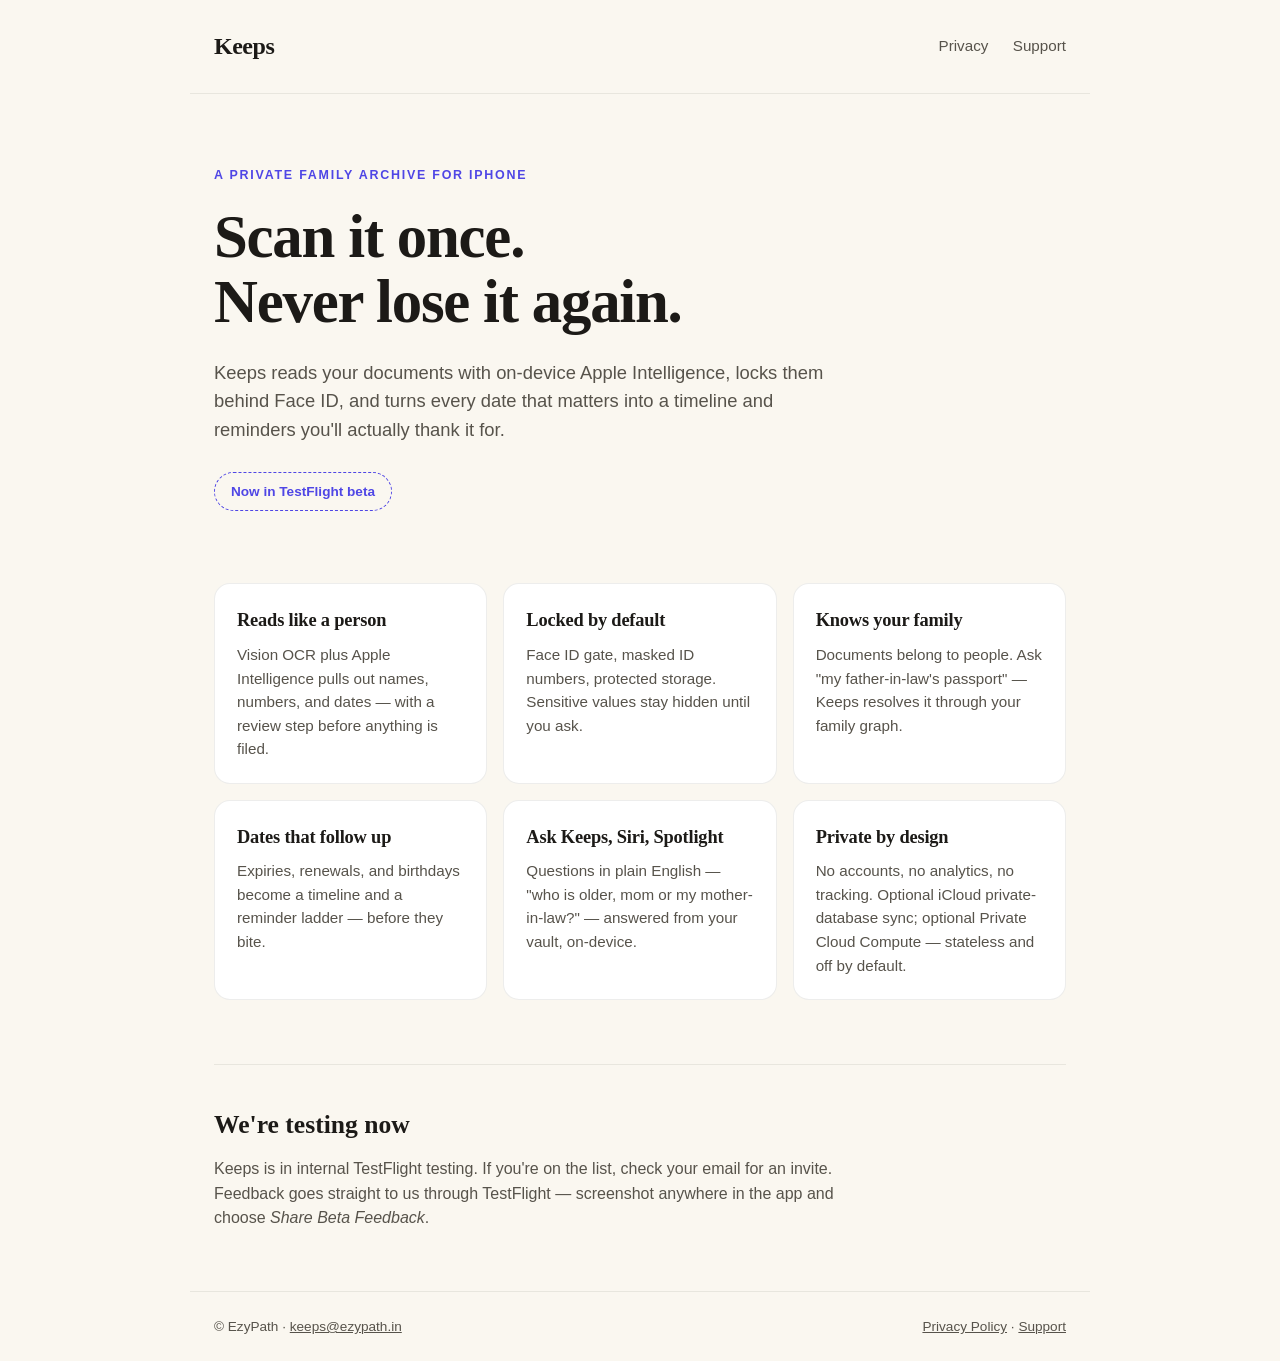
==== index.html @ 7e76ecc1 "Initial commit: Keeps landing page Generated with [Devin](https://devin.ai)  Co-Authored-By: Devin <" ====
<!DOCTYPE html>
<html lang="en">
<head>
<meta charset="UTF-8" />
<meta name="viewport" content="width=device-width, initial-scale=1.0" />
<title>Keeps — Family Vault</title>
<meta name="description" content="Scan a document once. Keeps reads it, locks it behind Face ID, finds it from anywhere, and turns its dates into reminders — all on your iPhone." />
<link rel="stylesheet" href="style.css" />
</head>
<body>
<header>
  <span class="wordmark">Keeps</span>
  <nav>
    <a href="/privacy.html">Privacy</a>
    <a href="/support.html">Support</a>
  </nav>
</header>

<main>
  <section class="hero">
    <p class="eyebrow">A private family archive for iPhone</p>
    <h1>Scan it once.<br />Never lose it again.</h1>
    <p class="lede">
      Keeps reads your documents with on-device Apple Intelligence, locks them
      behind Face&nbsp;ID, and turns every date that matters into a timeline and
      reminders you'll actually thank it for.
    </p>
    <p class="badge">Now in TestFlight beta</p>
  </section>

  <section class="features">
    <div class="card">
      <h2>Reads like a person</h2>
      <p>Vision OCR plus Apple Intelligence pulls out names, numbers, and dates —
      with a review step before anything is filed.</p>
    </div>
    <div class="card">
      <h2>Locked by default</h2>
      <p>Face&nbsp;ID gate, masked ID numbers, protected storage. Sensitive values
      stay hidden until you ask.</p>
    </div>
    <div class="card">
      <h2>Knows your family</h2>
      <p>Documents belong to people. Ask "my father-in-law's passport" — Keeps
      resolves it through your family graph.</p>
    </div>
    <div class="card">
      <h2>Dates that follow up</h2>
      <p>Expiries, renewals, and birthdays become a timeline and a reminder
      ladder — before they bite.</p>
    </div>
    <div class="card">
      <h2>Ask Keeps, Siri, Spotlight</h2>
      <p>Questions in plain English — "who is older, mom or my mother-in-law?" —
      answered from your vault, on-device.</p>
    </div>
    <div class="card">
      <h2>Private by design</h2>
      <p>No accounts, no analytics, no tracking. Optional iCloud private-database
      sync; optional Private Cloud Compute — stateless and off by default.</p>
    </div>
  </section>

  <section class="beta">
    <h2>We're testing now</h2>
    <p>
      Keeps is in internal TestFlight testing. If you're on the list, check your
      email for an invite. Feedback goes straight to us through TestFlight —
      screenshot anywhere in the app and choose <em>Share Beta Feedback</em>.
    </p>
  </section>
</main>

<footer>
  <p>© EzyPath · <a href="mailto:keeps@ezypath.in">keeps@ezypath.in</a></p>
  <p><a href="/privacy.html">Privacy Policy</a> · <a href="/support.html">Support</a></p>
</footer>
</body>
</html>
---- style.css ----
/* Keeps — Paper & Light */
:root {
  --paper: #faf7f0;
  --ink: #1c1a17;
  --ink-soft: #57534b;
  --indigo: #4f46e5;
  --hairline: rgba(28, 26, 23, 0.08);
  --card: #ffffff;
}
* { margin: 0; box-sizing: border-box; }
body {
  background: var(--paper);
  color: var(--ink);
  font-family: -apple-system, "SF Pro Text", "Helvetica Neue", sans-serif;
  line-height: 1.55;
  -webkit-font-smoothing: antialiased;
}
header {
  display: flex; justify-content: space-between; align-items: center;
  max-width: 900px; margin: 0 auto; padding: 28px 24px;
  border-bottom: 1px solid var(--hairline);
}
.wordmark {
  font-family: Georgia, "New York", serif;
  font-size: 1.5rem; font-weight: 700; letter-spacing: -0.02em;
}
nav a { color: var(--ink-soft); text-decoration: none; margin-left: 20px; font-size: 0.95rem; }
nav a:hover { color: var(--ink); }

main { max-width: 900px; margin: 0 auto; padding: 0 24px 60px; }
.hero { padding: 72px 0 56px; }
.eyebrow {
  text-transform: uppercase; letter-spacing: 0.14em; font-size: 0.78rem;
  color: var(--indigo); font-weight: 600; margin-bottom: 18px;
}
h1 {
  font-family: Georgia, "New York", serif;
  font-size: clamp(2.4rem, 6vw, 3.8rem);
  line-height: 1.08; letter-spacing: -0.02em; margin-bottom: 24px;
}
.lede { font-size: 1.15rem; color: var(--ink-soft); max-width: 34em; }
.badge {
  display: inline-block; margin-top: 28px; padding: 8px 16px;
  border: 1px dashed var(--indigo); border-radius: 999px;
  color: var(--indigo); font-size: 0.85rem; font-weight: 600;
}
.features {
  display: grid; grid-template-columns: repeat(auto-fit, minmax(260px, 1fr));
  gap: 16px; margin-top: 16px;
}
.card {
  background: var(--card); border: 1px solid var(--hairline);
  border-radius: 16px; padding: 22px;
}
.card h2 {
  font-family: Georgia, "New York", serif;
  font-size: 1.15rem; margin-bottom: 8px; letter-spacing: -0.01em;
}
.card p { font-size: 0.95rem; color: var(--ink-soft); }
.beta { margin-top: 64px; padding-top: 40px; border-top: 1px solid var(--hairline); }
.beta h2 { font-family: Georgia, "New York", serif; font-size: 1.6rem; margin-bottom: 12px; }
.beta p { color: var(--ink-soft); max-width: 40em; }

/* doc pages (privacy / support) */
.doc { max-width: 44em; margin: 0 auto; padding: 48px 24px 80px; }
.doc h1 { font-size: 2.2rem; margin-bottom: 8px; }
.doc .updated { color: var(--ink-soft); font-size: 0.9rem; margin-bottom: 32px; }
.doc h2 {
  font-family: Georgia, "New York", serif;
  font-size: 1.3rem; margin: 32px 0 10px; letter-spacing: -0.01em;
}
.doc p, .doc li { color: var(--ink-soft); font-size: 0.98rem; }
.doc ul { padding-left: 22px; }
.doc li { margin-bottom: 6px; }
.doc a { color: var(--indigo); }
.doc strong { color: var(--ink); }

footer {
  max-width: 900px; margin: 0 auto; padding: 24px;
  border-top: 1px solid var(--hairline);
  display: flex; justify-content: space-between; flex-wrap: wrap; gap: 8px;
  font-size: 0.85rem; color: var(--ink-soft);
}
footer a { color: var(--ink-soft); }
footer a:hover { color: var(--ink); }
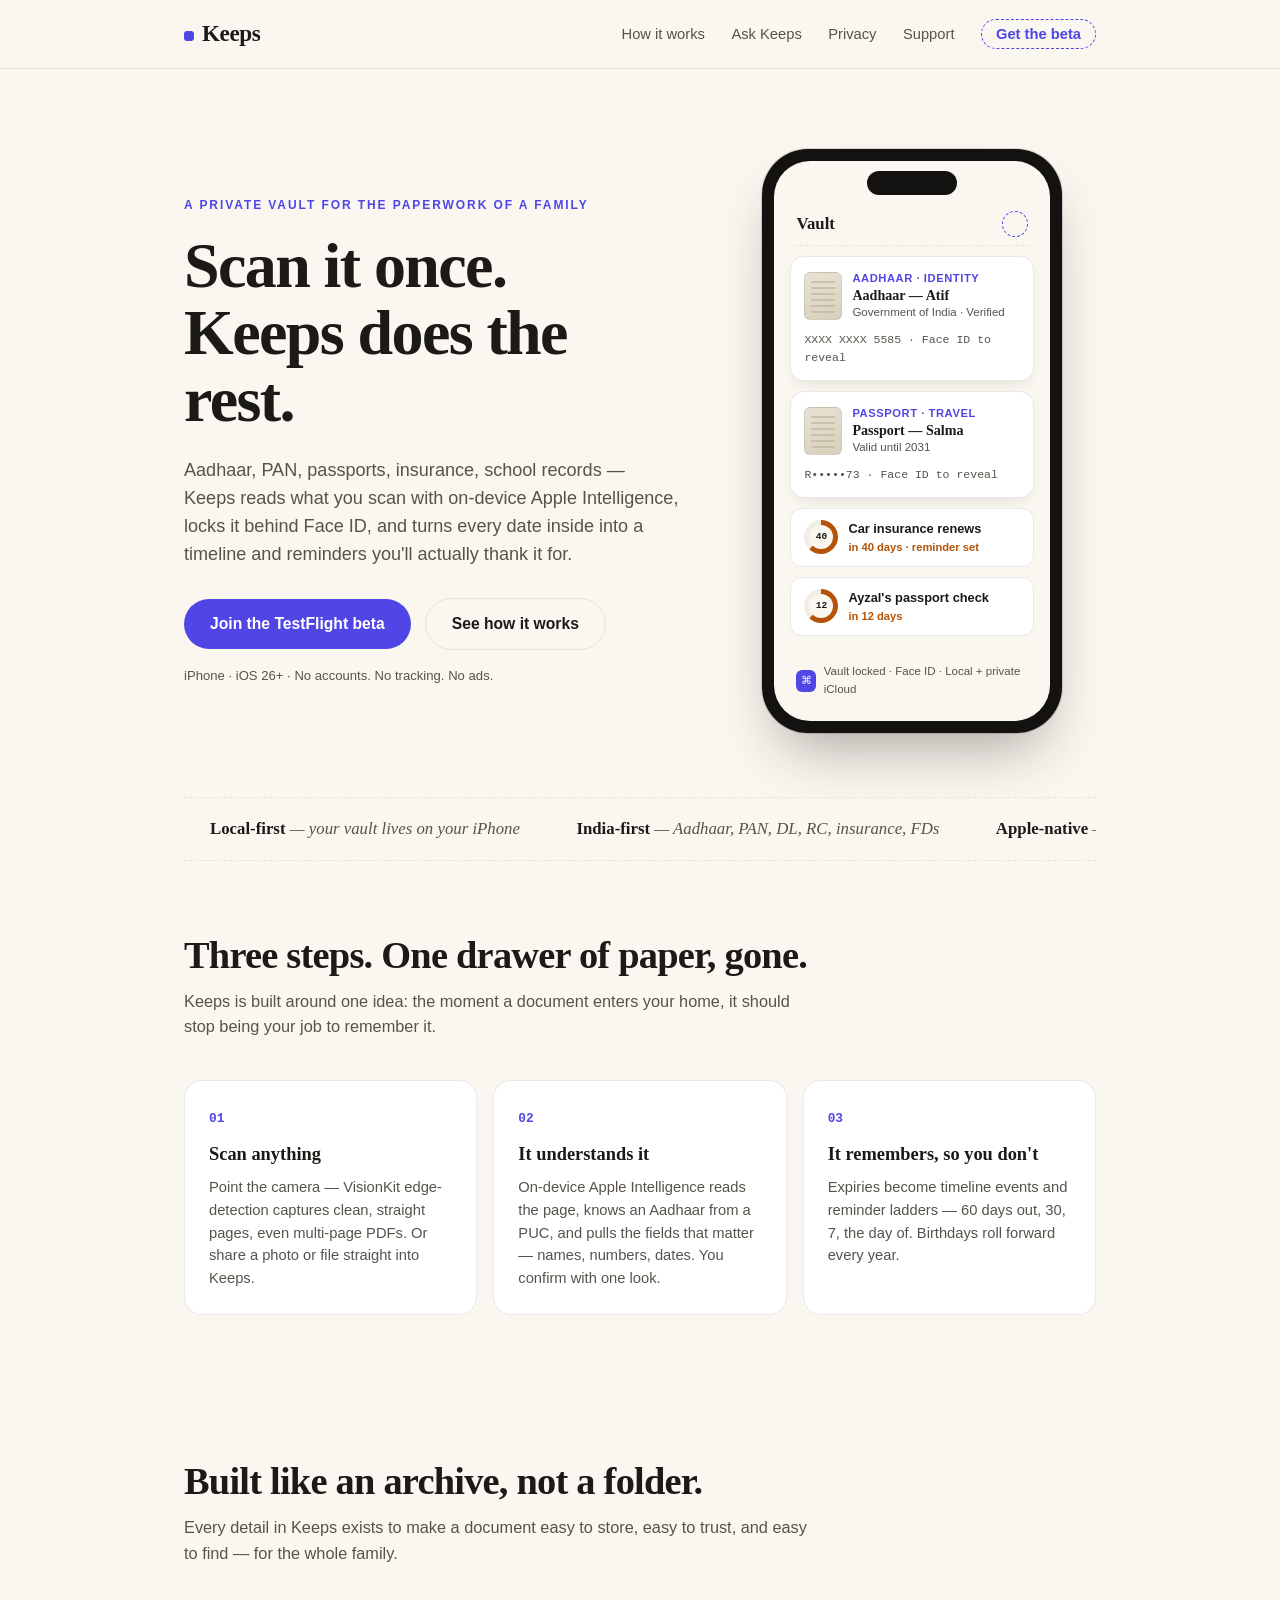
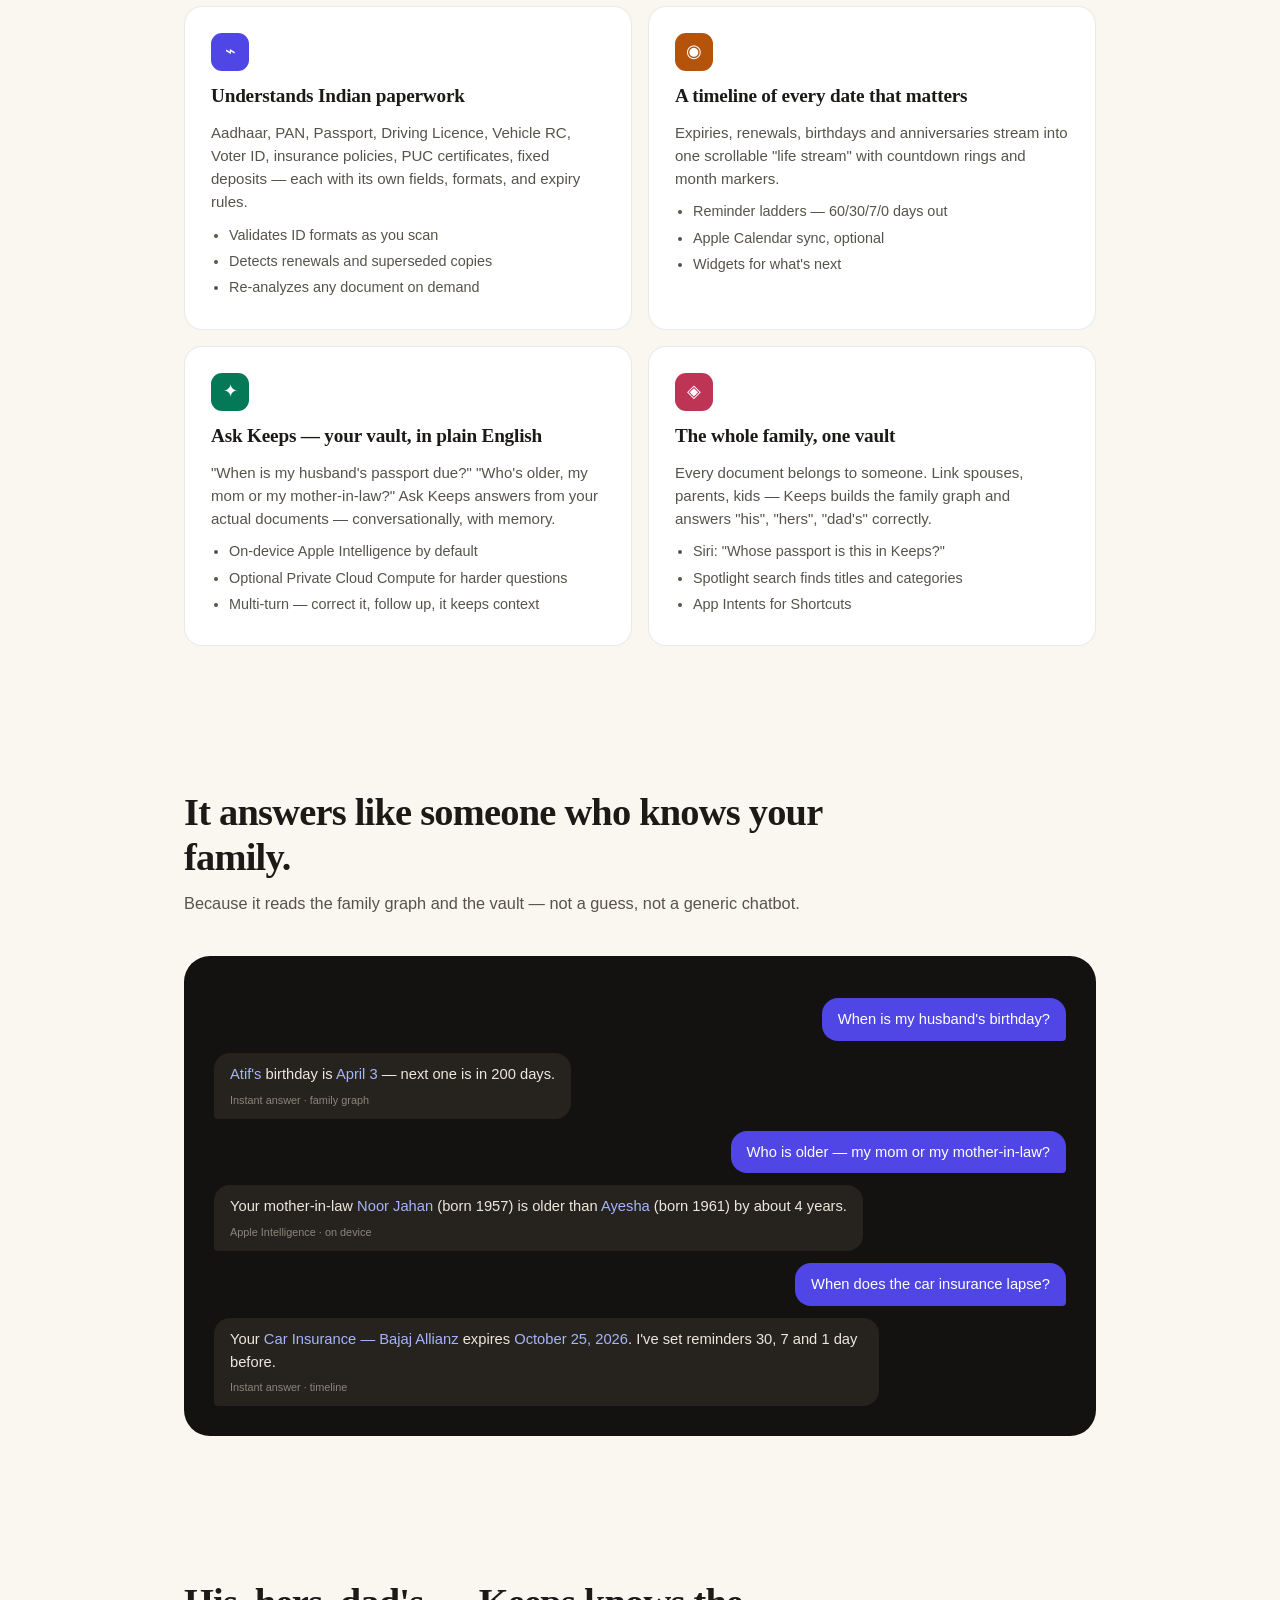
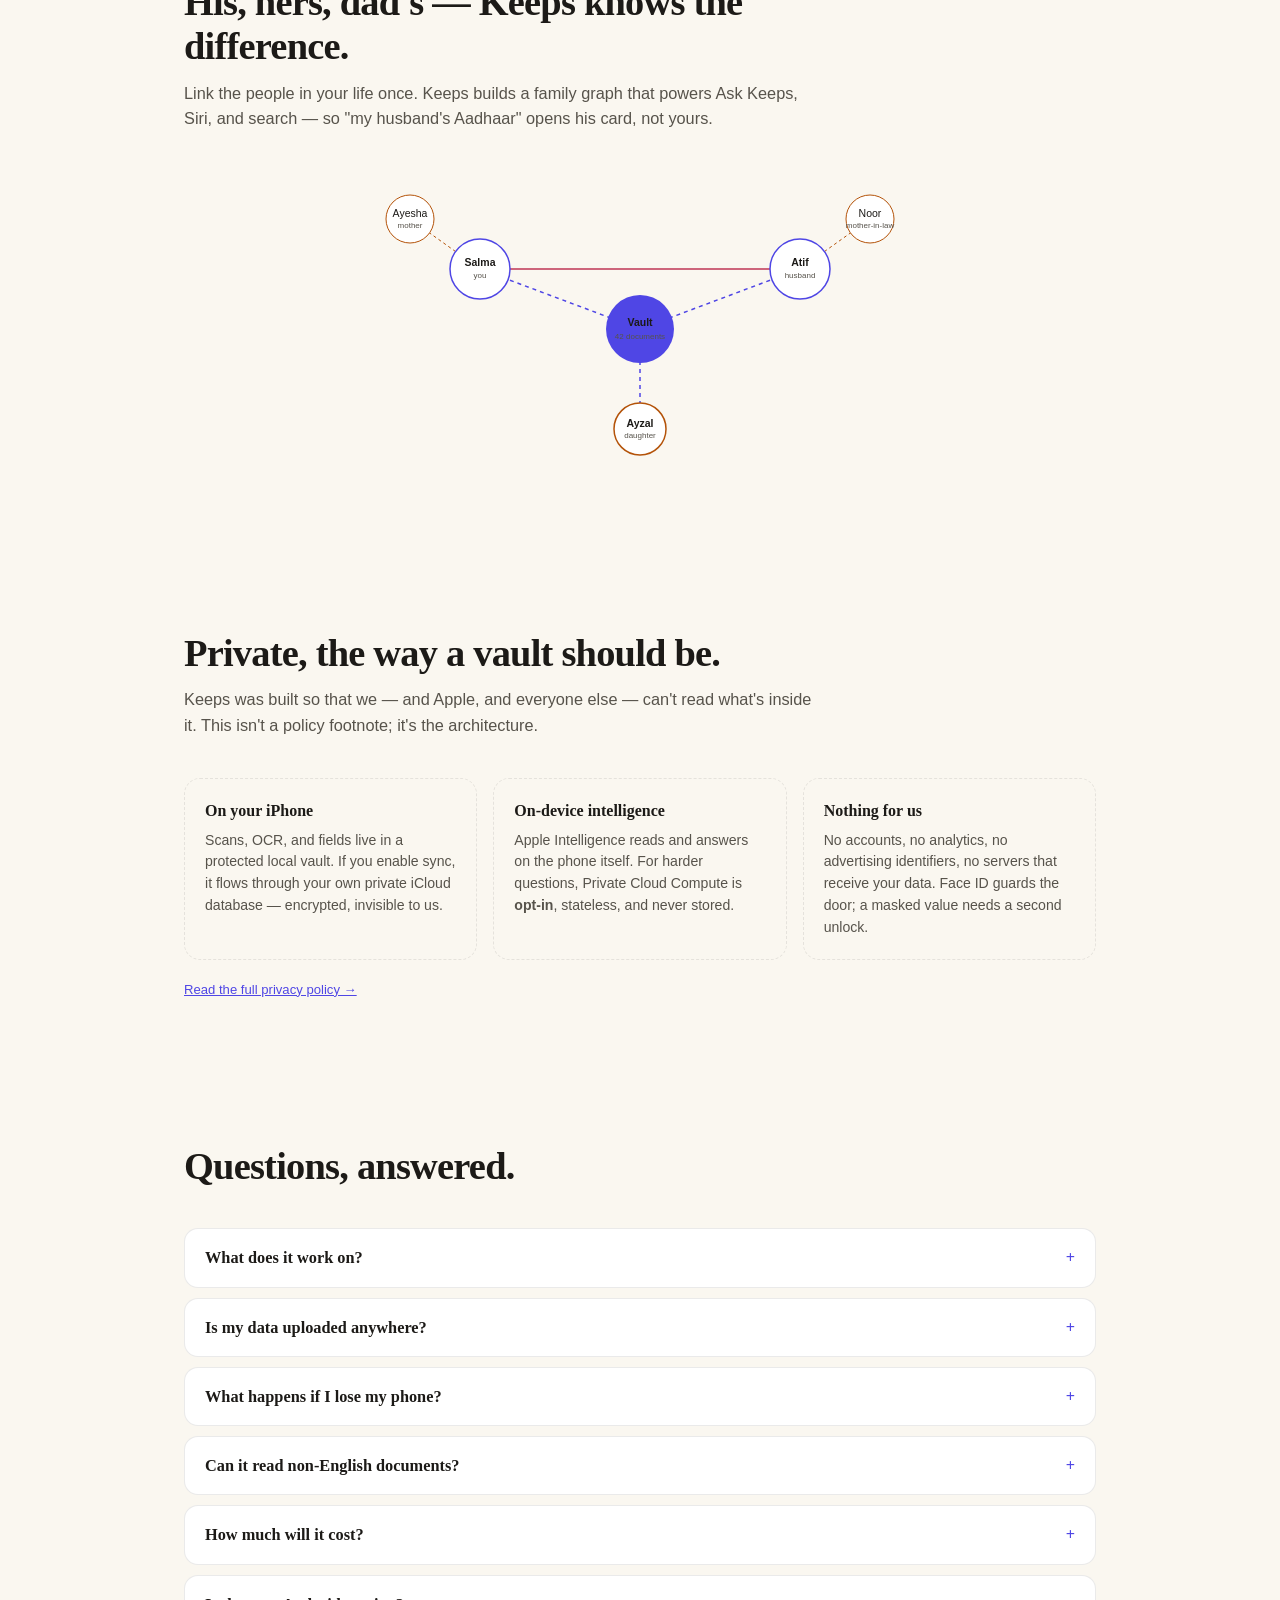
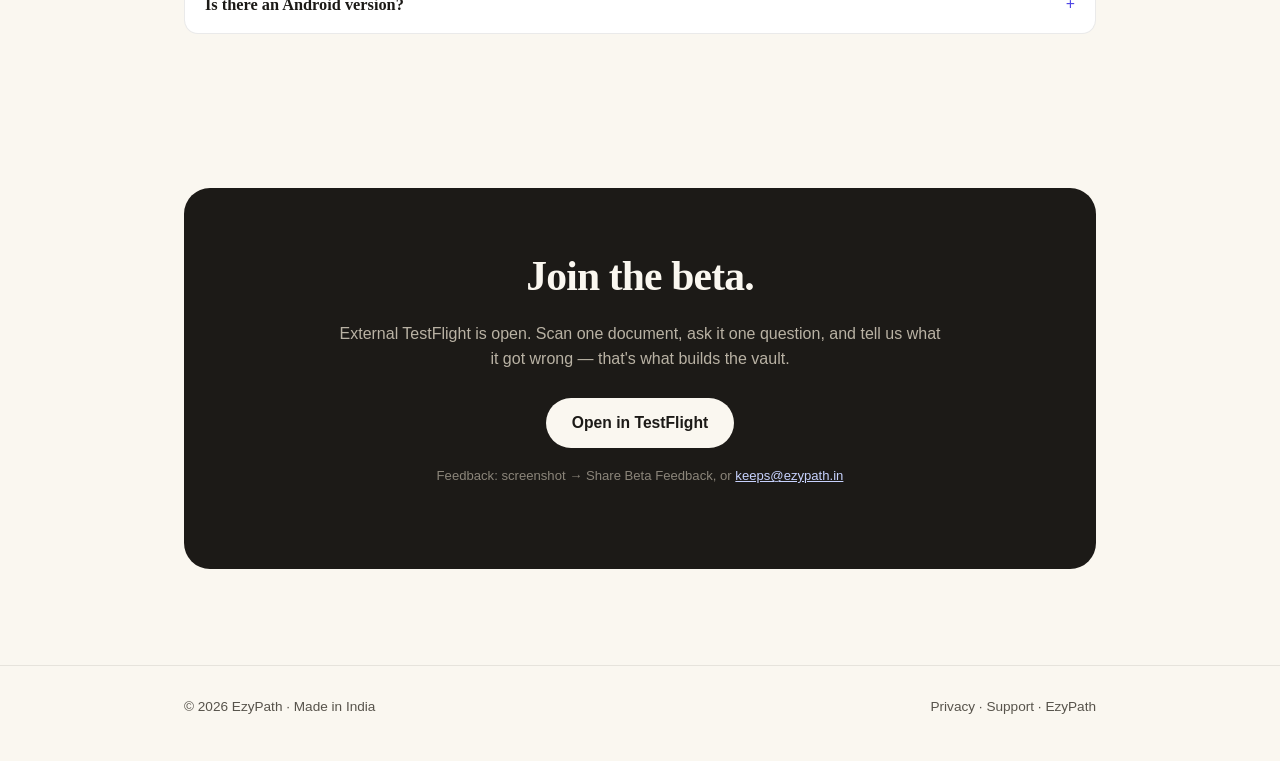
==== commit 7810e4d5: "Keeps landing site — paper & light, privacy policy, support page Generated with [Devin](https://devi" ====
--- a/index.html
+++ b/index.html
@@ -3,77 +3,302 @@
 <head>
 <meta charset="UTF-8" />
 <meta name="viewport" content="width=device-width, initial-scale=1.0" />
-<title>Keeps — Family Vault</title>
-<meta name="description" content="Scan a document once. Keeps reads it, locks it behind Face ID, finds it from anywhere, and turns its dates into reminders — all on your iPhone." />
+<title>Keeps — Your family's documents, finally in one place</title>
+<meta name="description" content="Keeps is a private document vault for iPhone. Scan anything — it reads, organizes, and reminds you. On-device Apple Intelligence, Face ID locked, no accounts, no tracking." />
+<link rel="icon" type="image/svg+xml" href="favicon.svg" />
+<link rel="apple-touch-icon" href="icon.png" />
+<meta property="og:title" content="Keeps — Your family's documents, finally in one place" />
+<meta property="og:description" content="A private document vault for iPhone. Scan it once — Keeps reads it, files it, and reminds you. Local-first, Face ID locked." />
+<meta property="og:url" content="https://keeps.ezypath.in/" />
+<meta property="og:image" content="https://keeps.ezypath.in/icon.png" />
 <link rel="stylesheet" href="style.css" />
 </head>
 <body>
-<header>
-  <span class="wordmark">Keeps</span>
-  <nav>
-    <a href="/privacy.html">Privacy</a>
-    <a href="/support.html">Support</a>
-  </nav>
+
+<header class="site">
+  <div class="inner">
+    <a class="wordmark" href="/">Keeps</a>
+    <nav class="top">
+      <a href="#how">How it works</a>
+      <a href="#ask">Ask Keeps</a>
+      <a href="#privacy">Privacy</a>
+      <a href="/support.html">Support</a>
+      <a class="cta" href="https://testflight.apple.com/join/9pRAuDwW">Get the beta</a>
+    </nav>
+  </div>
 </header>
 
-<main>
+<main class="wrap">
+
+  <!-- HERO -->
   <section class="hero">
-    <p class="eyebrow">A private family archive for iPhone</p>
-    <h1>Scan it once.<br />Never lose it again.</h1>
-    <p class="lede">
-      Keeps reads your documents with on-device Apple Intelligence, locks them
-      behind Face&nbsp;ID, and turns every date that matters into a timeline and
-      reminders you'll actually thank it for.
-    </p>
-    <p class="badge">Now in TestFlight beta</p>
-  </section>
-
-  <section class="features">
-    <div class="card">
-      <h2>Reads like a person</h2>
-      <p>Vision OCR plus Apple Intelligence pulls out names, numbers, and dates —
-      with a review step before anything is filed.</p>
-    </div>
-    <div class="card">
-      <h2>Locked by default</h2>
-      <p>Face&nbsp;ID gate, masked ID numbers, protected storage. Sensitive values
-      stay hidden until you ask.</p>
-    </div>
-    <div class="card">
-      <h2>Knows your family</h2>
-      <p>Documents belong to people. Ask "my father-in-law's passport" — Keeps
-      resolves it through your family graph.</p>
-    </div>
-    <div class="card">
-      <h2>Dates that follow up</h2>
-      <p>Expiries, renewals, and birthdays become a timeline and a reminder
-      ladder — before they bite.</p>
-    </div>
-    <div class="card">
-      <h2>Ask Keeps, Siri, Spotlight</h2>
-      <p>Questions in plain English — "who is older, mom or my mother-in-law?" —
-      answered from your vault, on-device.</p>
-    </div>
-    <div class="card">
-      <h2>Private by design</h2>
-      <p>No accounts, no analytics, no tracking. Optional iCloud private-database
-      sync; optional Private Cloud Compute — stateless and off by default.</p>
-    </div>
-  </section>
-
-  <section class="beta">
-    <h2>We're testing now</h2>
-    <p>
-      Keeps is in internal TestFlight testing. If you're on the list, check your
-      email for an invite. Feedback goes straight to us through TestFlight —
-      screenshot anywhere in the app and choose <em>Share Beta Feedback</em>.
-    </p>
-  </section>
+    <div>
+      <p class="eyebrow">A private vault for the paperwork of a family</p>
+      <h1>Scan it once.<br>Keeps does the rest.</h1>
+      <p class="lede">Aadhaar, PAN, passports, insurance, school records — Keeps reads what you scan with on-device Apple Intelligence, locks it behind Face ID, and turns every date inside into a timeline and reminders you'll actually thank it for.</p>
+      <div class="hero-actions">
+        <a class="btn primary" href="https://testflight.apple.com/join/9pRAuDwW">Join the TestFlight beta</a>
+        <a class="btn ghost" href="#how">See how it works</a>
+      </div>
+      <p class="micro">iPhone · iOS 26+ · No accounts. No tracking. No ads.</p>
+    </div>
+
+    <div class="phone" aria-hidden="true">
+      <div class="screen">
+        <div class="island"></div>
+        <div class="appbar"><span class="t">Vault</span><span class="dot"></span></div>
+        <div class="doc-card">
+          <div class="row">
+            <div class="doc-thumb"></div>
+            <div>
+              <div class="type">Aadhaar · Identity</div>
+              <div class="name">Aadhaar — Atif</div>
+              <div class="who">Government of India · Verified</div>
+            </div>
+          </div>
+          <div class="masked">XXXX XXXX 5585 · Face ID to reveal</div>
+        </div>
+        <div class="doc-card">
+          <div class="row">
+            <div class="doc-thumb"></div>
+            <div>
+              <div class="type">Passport · Travel</div>
+              <div class="name">Passport — Salma</div>
+              <div class="who">Valid until 2031</div>
+            </div>
+          </div>
+          <div class="masked">R•••••73 · Face ID to reveal</div>
+        </div>
+        <div class="timeline-chip">
+          <div class="ring"><span>40</span></div>
+          <div>
+            <div class="tt">Car insurance renews</div>
+            <div class="ts">in 40 days · reminder set</div>
+          </div>
+        </div>
+        <div class="timeline-chip">
+          <div class="ring"><span>12</span></div>
+          <div>
+            <div class="tt">Ayzal's passport check</div>
+            <div class="ts">in 12 days</div>
+          </div>
+        </div>
+        <div class="lockrow"><span class="ic">⌘</span> Vault locked · Face ID · Local + private iCloud</div>
+      </div>
+    </div>
+  </section>
+
+  <div class="strip">
+    <div class="track">
+      <span><b>Local-first</b> — your vault lives on your iPhone</span>
+      <span><b>India-first</b> — Aadhaar, PAN, DL, RC, insurance, FDs</span>
+      <span><b>Apple-native</b> — Face ID, Siri, Spotlight, iCloud, Apple Intelligence</span>
+      <span><b>Family-aware</b> — his documents, her documents, yours</span>
+      <span><b>Local-first</b> — your vault lives on your iPhone</span>
+      <span><b>India-first</b> — Aadhaar, PAN, DL, RC, insurance, FDs</span>
+      <span><b>Apple-native</b> — Face ID, Siri, Spotlight, iCloud, Apple Intelligence</span>
+      <span><b>Family-aware</b> — his documents, her documents, yours</span>
+    </div>
+  </div>
+
+  <!-- HOW -->
+  <section id="how">
+    <div class="sec-head">
+      <h2>Three steps. One drawer of paper, gone.</h2>
+      <p>Keeps is built around one idea: the moment a document enters your home, it should stop being your job to remember it.</p>
+    </div>
+    <div class="steps">
+      <div class="step reveal">
+        <h3>Scan anything</h3>
+        <p>Point the camera — VisionKit edge-detection captures clean, straight pages, even multi-page PDFs. Or share a photo or file straight into Keeps.</p>
+      </div>
+      <div class="step reveal">
+        <h3>It understands it</h3>
+        <p>On-device Apple Intelligence reads the page, knows an Aadhaar from a PUC, and pulls the fields that matter — names, numbers, dates. You confirm with one look.</p>
+      </div>
+      <div class="step reveal">
+        <h3>It remembers, so you don't</h3>
+        <p>Expiries become timeline events and reminder ladders — 60 days out, 30, 7, the day of. Birthdays roll forward every year.</p>
+      </div>
+    </div>
+  </section>
+
+  <!-- FEATURES -->
+  <section id="features">
+    <div class="sec-head">
+      <h2>Built like an archive, not a folder.</h2>
+      <p>Every detail in Keeps exists to make a document easy to store, easy to trust, and easy to find — for the whole family.</p>
+    </div>
+    <div class="features">
+      <div class="feature reveal">
+        <div class="ic i1">⌁</div>
+        <h3>Understands Indian paperwork</h3>
+        <p>Aadhaar, PAN, Passport, Driving Licence, Vehicle RC, Voter ID, insurance policies, PUC certificates, fixed deposits — each with its own fields, formats, and expiry rules.</p>
+        <ul>
+          <li>Validates ID formats as you scan</li>
+          <li>Detects renewals and superseded copies</li>
+          <li>Re-analyzes any document on demand</li>
+        </ul>
+      </div>
+      <div class="feature reveal">
+        <div class="ic i2">◉</div>
+        <h3>A timeline of every date that matters</h3>
+        <p>Expiries, renewals, birthdays and anniversaries stream into one scrollable "life stream" with countdown rings and month markers.</p>
+        <ul>
+          <li>Reminder ladders — 60/30/7/0 days out</li>
+          <li>Apple Calendar sync, optional</li>
+          <li>Widgets for what's next</li>
+        </ul>
+      </div>
+      <div class="feature reveal">
+        <div class="ic i3">✦</div>
+        <h3>Ask Keeps — your vault, in plain English</h3>
+        <p>"When is my husband's passport due?" "Who's older, my mom or my mother-in-law?" Ask Keeps answers from your actual documents — conversationally, with memory.</p>
+        <ul>
+          <li>On-device Apple Intelligence by default</li>
+          <li>Optional Private Cloud Compute for harder questions</li>
+          <li>Multi-turn — correct it, follow up, it keeps context</li>
+        </ul>
+      </div>
+      <div class="feature reveal">
+        <div class="ic i4">◈</div>
+        <h3>The whole family, one vault</h3>
+        <p>Every document belongs to someone. Link spouses, parents, kids — Keeps builds the family graph and answers "his", "hers", "dad's" correctly.</p>
+        <ul>
+          <li>Siri: "Whose passport is this in Keeps?"</li>
+          <li>Spotlight search finds titles and categories</li>
+          <li>App Intents for Shortcuts</li>
+        </ul>
+      </div>
+    </div>
+  </section>
+
+  <!-- ASK KEEPS DEMO -->
+  <section id="ask">
+    <div class="sec-head">
+      <h2>It answers like someone who knows your family.</h2>
+      <p>Because it reads the family graph and the vault — not a guess, not a generic chatbot.</p>
+    </div>
+    <div class="ask-demo reveal">
+      <div class="q">When is my husband's birthday?</div>
+      <div class="a"><em>Atif's</em> birthday is <em>April 3</em> — next one is in 200 days.<small class="chip">Instant answer · family graph</small></div>
+      <div class="q">Who is older — my mom or my mother-in-law?</div>
+      <div class="a">Your mother-in-law <em>Noor Jahan</em> (born 1957) is older than <em>Ayesha</em> (born 1961) by about 4 years.<small class="chip">Apple Intelligence · on device</small></div>
+      <div class="q">When does the car insurance lapse?</div>
+      <div class="a">Your <em>Car Insurance — Bajaj Allianz</em> expires <em>October 25, 2026</em>. I've set reminders 30, 7 and 1 day before.<small class="chip">Instant answer · timeline</small></div>
+    </div>
+  </section>
+
+  <!-- FAMILY -->
+  <section id="family">
+    <div class="sec-head">
+      <h2>His, hers, dad's — Keeps knows the difference.</h2>
+      <p>Link the people in your life once. Keeps builds a family graph that powers Ask Keeps, Siri, and search — so "my husband's Aadhaar" opens his card, not yours.</p>
+    </div>
+    <div class="graph reveal" aria-label="Example family graph">
+      <svg viewBox="0 0 640 300" role="img">
+        <line x1="160" y1="90" x2="320" y2="150" stroke="#4f46e5" stroke-width="1.5" stroke-dasharray="4 4"/>
+        <line x1="480" y1="90" x2="320" y2="150" stroke="#4f46e5" stroke-width="1.5" stroke-dasharray="4 4"/>
+        <line x1="320" y1="150" x2="320" y2="250" stroke="#4f46e5" stroke-width="1.5" stroke-dasharray="4 4"/>
+        <line x1="160" y1="90" x2="90" y2="40" stroke="#b45309" stroke-width="1" stroke-dasharray="3 3"/>
+        <line x1="480" y1="90" x2="550" y2="40" stroke="#b45309" stroke-width="1" stroke-dasharray="3 3"/>
+        <line x1="160" y1="90" x2="480" y2="90" stroke="#be3455" stroke-width="1.5"/>
+        <g>
+          <circle cx="160" cy="90" r="30" fill="#fff" stroke="#4f46e5" stroke-width="1.5"/>
+          <text x="160" y="87" text-anchor="middle" class="node-label" font-weight="700">Salma</text>
+          <text x="160" y="99" text-anchor="middle" class="node-sub">you</text>
+        </g>
+        <g>
+          <circle cx="480" cy="90" r="30" fill="#fff" stroke="#4f46e5" stroke-width="1.5"/>
+          <text x="480" y="87" text-anchor="middle" class="node-label" font-weight="700">Atif</text>
+          <text x="480" y="99" text-anchor="middle" class="node-sub">husband</text>
+        </g>
+        <g>
+          <circle cx="320" cy="150" r="34" fill="#4f46e5"/>
+          <text x="320" y="147" text-anchor="middle" fill="#faf7f0" class="node-label" font-weight="700">Vault</text>
+          <text x="320" y="160" text-anchor="middle" fill="#c7d2fe" class="node-sub">42 documents</text>
+        </g>
+        <g>
+          <circle cx="320" cy="250" r="26" fill="#fff" stroke="#b45309" stroke-width="1.5"/>
+          <text x="320" y="248" text-anchor="middle" class="node-label" font-weight="700">Ayzal</text>
+          <text x="320" y="259" text-anchor="middle" class="node-sub">daughter</text>
+        </g>
+        <g>
+          <circle cx="90" cy="40" r="24" fill="#fff" stroke="#b45309" stroke-width="1"/>
+          <text x="90" y="38" text-anchor="middle" class="node-label">Ayesha</text>
+          <text x="90" y="49" text-anchor="middle" class="node-sub">mother</text>
+        </g>
+        <g>
+          <circle cx="550" cy="40" r="24" fill="#fff" stroke="#b45309" stroke-width="1"/>
+          <text x="550" y="38" text-anchor="middle" class="node-label">Noor</text>
+          <text x="550" y="49" text-anchor="middle" class="node-sub">mother-in-law</text>
+        </g>
+      </svg>
+    </div>
+  </section>
+
+  <!-- PRIVACY -->
+  <section id="privacy">
+    <div class="sec-head">
+      <h2>Private, the way a vault should be.</h2>
+      <p>Keeps was built so that we — and Apple, and everyone else — can't read what's inside it. This isn't a policy footnote; it's the architecture.</p>
+    </div>
+    <div class="privacy-grid">
+      <div class="privacy-item reveal">
+        <h4>On your iPhone</h4>
+        <p>Scans, OCR, and fields live in a protected local vault. If you enable sync, it flows through your own private iCloud database — encrypted, invisible to us.</p>
+      </div>
+      <div class="privacy-item reveal">
+        <h4>On-device intelligence</h4>
+        <p>Apple Intelligence reads and answers on the phone itself. For harder questions, Private Cloud Compute is <strong>opt-in</strong>, stateless, and never stored.</p>
+      </div>
+      <div class="privacy-item reveal">
+        <h4>Nothing for us</h4>
+        <p>No accounts, no analytics, no advertising identifiers, no servers that receive your data. Face ID guards the door; a masked value needs a second unlock.</p>
+      </div>
+    </div>
+    <p class="micro" style="margin-top:20px"><a href="/privacy.html" style="color:var(--indigo)">Read the full privacy policy →</a></p>
+  </section>
+
+  <!-- FAQ -->
+  <section id="faq">
+    <div class="sec-head">
+      <h2>Questions, answered.</h2>
+    </div>
+    <details class="faq"><summary>What does it work on?</summary><p>iPhone with iOS 26 or later. The on-device AI features need an Apple Intelligence-capable iPhone (15 Pro or later); everything else works everywhere.</p></details>
+    <details class="faq"><summary>Is my data uploaded anywhere?</summary><p>No. Processing is on-device. If you opt into Private Cloud Compute for Ask Keeps, requests go through Apple's stateless PCC infrastructure — cryptographically attested, never stored, never used for training.</p></details>
+    <details class="faq"><summary>What happens if I lose my phone?</summary><p>The vault is locked behind Face ID. With iCloud sync on, your document records restore on a new iPhone signed into your Apple ID. Scanned page images restore via your encrypted iCloud Backup.</p></details>
+    <details class="faq"><summary>Can it read non-English documents?</summary><p>Yes — Vision OCR handles Devanagari and other Indian scripts, and extraction works across languages.</p></details>
+    <details class="faq"><summary>How much will it cost?</summary><p>The beta is free. Pricing, if any, will be announced before the App Store release — testers get early notice.</p></details>
+    <details class="faq"><summary>Is there an Android version?</summary><p>Keeps is deliberately Apple-native — Face ID, iCloud, Siri, Spotlight, Apple Intelligence. No Android plans right now.</p></details>
+  </section>
+
+  <!-- CTA -->
+  <section>
+    <div class="cta-band reveal">
+      <h2>Join the beta.</h2>
+      <p>External TestFlight is open. Scan one document, ask it one question, and tell us what it got wrong — that's what builds the vault.</p>
+      <a class="btn primary" href="https://testflight.apple.com/join/9pRAuDwW">Open in TestFlight</a>
+      <p class="micro" style="color:#8b857a;margin-top:18px">Feedback: screenshot → Share Beta Feedback, or <a href="mailto:keeps@ezypath.in" style="color:#c7d2fe">keeps@ezypath.in</a></p>
+    </div>
+  </section>
+
 </main>
 
-<footer>
-  <p>© EzyPath · <a href="mailto:keeps@ezypath.in">keeps@ezypath.in</a></p>
-  <p><a href="/privacy.html">Privacy Policy</a> · <a href="/support.html">Support</a></p>
+<footer class="site">
+  <div class="inner">
+    <span>© 2026 EzyPath · Made in India</span>
+    <span>
+      <a href="/privacy.html">Privacy</a> ·
+      <a href="/support.html">Support</a> ·
+      <a href="https://ezypath.in">EzyPath</a>
+    </span>
+  </div>
 </footer>
+
+<script>
+const io = new IntersectionObserver(es => es.forEach(e => e.isIntersecting && e.target.classList.add('in')), { threshold: 0.12 });
+document.querySelectorAll('.reveal').forEach(el => io.observe(el));
+</script>
 </body>
 </html>
--- a/style.css
+++ b/style.css
@@ -1,85 +1,292 @@
 /* Keeps — Paper & Light */
 :root {
   --paper: #faf7f0;
+  --paper-deep: #f3eee3;
   --ink: #1c1a17;
   --ink-soft: #57534b;
   --indigo: #4f46e5;
-  --hairline: rgba(28, 26, 23, 0.08);
+  --amber: #b45309;
+  --rose: #be3455;
+  --emerald: #047857;
+  --hairline: rgba(28, 26, 23, 0.09);
   --card: #ffffff;
+  --serif: Georgia, "New York", "Times New Roman", serif;
+  --sans: -apple-system, "SF Pro Text", "Helvetica Neue", sans-serif;
+  --mono: ui-monospace, "SF Mono", Menlo, monospace;
 }
 * { margin: 0; box-sizing: border-box; }
+html { scroll-behavior: smooth; }
 body {
   background: var(--paper);
   color: var(--ink);
-  font-family: -apple-system, "SF Pro Text", "Helvetica Neue", sans-serif;
+  font-family: var(--sans);
   line-height: 1.55;
   -webkit-font-smoothing: antialiased;
 }
-header {
+
+/* ————— layout ————— */
+.wrap { max-width: 960px; margin: 0 auto; padding: 0 24px; }
+header.site {
+  position: sticky; top: 0; z-index: 50;
+  background: rgba(250, 247, 240, 0.85);
+  backdrop-filter: blur(14px); -webkit-backdrop-filter: blur(14px);
+  border-bottom: 1px solid var(--hairline);
+}
+header.site .inner {
+  max-width: 960px; margin: 0 auto; padding: 16px 24px;
   display: flex; justify-content: space-between; align-items: center;
-  max-width: 900px; margin: 0 auto; padding: 28px 24px;
-  border-bottom: 1px solid var(--hairline);
 }
 .wordmark {
-  font-family: Georgia, "New York", serif;
-  font-size: 1.5rem; font-weight: 700; letter-spacing: -0.02em;
-}
-nav a { color: var(--ink-soft); text-decoration: none; margin-left: 20px; font-size: 0.95rem; }
-nav a:hover { color: var(--ink); }
-
-main { max-width: 900px; margin: 0 auto; padding: 0 24px 60px; }
-.hero { padding: 72px 0 56px; }
+  font-family: var(--serif); font-size: 1.45rem; font-weight: 700;
+  letter-spacing: -0.02em; color: var(--ink); text-decoration: none;
+}
+.wordmark::before {
+  content: ""; display: inline-block; width: 10px; height: 10px;
+  border-radius: 3px; background: var(--indigo); margin-right: 8px;
+  vertical-align: baseline;
+}
+nav.top a {
+  color: var(--ink-soft); text-decoration: none; margin-left: 22px;
+  font-size: 0.92rem;
+}
+nav.top a:hover { color: var(--ink); }
+nav.top a.cta {
+  color: var(--indigo); font-weight: 600;
+  border: 1px dashed var(--indigo); padding: 6px 14px; border-radius: 999px;
+}
+
+/* ————— hero ————— */
+.hero {
+  display: grid; grid-template-columns: 1.15fr 0.85fr; gap: 48px;
+  align-items: center; padding: 80px 0 64px;
+}
 .eyebrow {
-  text-transform: uppercase; letter-spacing: 0.14em; font-size: 0.78rem;
-  color: var(--indigo); font-weight: 600; margin-bottom: 18px;
+  text-transform: uppercase; letter-spacing: 0.16em; font-size: 0.75rem;
+  color: var(--indigo); font-weight: 700; margin-bottom: 18px;
 }
 h1 {
-  font-family: Georgia, "New York", serif;
-  font-size: clamp(2.4rem, 6vw, 3.8rem);
-  line-height: 1.08; letter-spacing: -0.02em; margin-bottom: 24px;
-}
-.lede { font-size: 1.15rem; color: var(--ink-soft); max-width: 34em; }
-.badge {
-  display: inline-block; margin-top: 28px; padding: 8px 16px;
-  border: 1px dashed var(--indigo); border-radius: 999px;
-  color: var(--indigo); font-size: 0.85rem; font-weight: 600;
-}
-.features {
-  display: grid; grid-template-columns: repeat(auto-fit, minmax(260px, 1fr));
-  gap: 16px; margin-top: 16px;
-}
-.card {
+  font-family: var(--serif); font-size: clamp(2.6rem, 6vw, 4rem);
+  line-height: 1.05; letter-spacing: -0.025em; margin-bottom: 22px;
+}
+.lede { font-size: 1.13rem; color: var(--ink-soft); max-width: 34em; }
+.hero-actions { margin-top: 30px; display: flex; gap: 14px; align-items: center; flex-wrap: wrap; }
+.btn {
+  display: inline-block; padding: 13px 26px; border-radius: 999px;
+  text-decoration: none; font-weight: 600; font-size: 0.98rem;
+}
+.btn.primary { background: var(--indigo); color: #fff; }
+.btn.primary:hover { filter: brightness(1.08); }
+.btn.ghost { color: var(--ink); border: 1px solid var(--hairline); }
+.micro { font-size: 0.82rem; color: var(--ink-soft); margin-top: 16px; }
+
+/* iPhone mockup */
+.phone {
+  justify-self: center;
+  width: 300px; border-radius: 46px; padding: 12px;
+  background: #141210; box-shadow: 0 30px 60px -20px rgba(28,26,23,0.4), 0 0 0 1px rgba(28,26,23,0.15);
+}
+.screen {
+  background: var(--paper); border-radius: 36px; overflow: hidden;
+  height: 560px; padding: 0 16px 18px; display: flex; flex-direction: column; gap: 10px;
+}
+.island {
+  width: 90px; height: 24px; background: #141210;
+  border-radius: 999px; margin: 10px auto 4px;
+}
+.appbar {
+  display: flex; justify-content: space-between; align-items: center;
+  padding: 2px 6px 8px; border-bottom: 1px dashed var(--hairline);
+}
+.appbar .t { font-family: var(--serif); font-weight: 700; font-size: 1.05rem; }
+.appbar .dot { width: 26px; height: 26px; border-radius: 50%; border: 1px dashed var(--indigo); }
+.doc-card {
+  background: var(--card); border-radius: 14px; padding: 13px;
+  border: 1px solid var(--hairline); box-shadow: 0 6px 16px -8px rgba(28,26,23,0.18);
+}
+.doc-card .row { display: flex; gap: 10px; align-items: center; }
+.doc-thumb {
+  width: 38px; height: 48px; border-radius: 6px; flex: none;
+  background: linear-gradient(160deg, #e8e2d4, #d8d0bc);
+  position: relative; border: 1px solid var(--hairline);
+}
+.doc-thumb::after {
+  content: ""; position: absolute; inset: 6px; border-radius: 3px;
+  background: repeating-linear-gradient(0deg, #b7ac93 0 2px, transparent 2px 6px);
+  opacity: 0.55;
+}
+.doc-card .name { font-family: var(--serif); font-size: 0.88rem; font-weight: 600; line-height: 1.2; }
+.doc-card .type { font-size: 0.7rem; color: var(--indigo); font-weight: 700; letter-spacing: 0.05em; text-transform: uppercase; }
+.doc-card .who { font-size: 0.72rem; color: var(--ink-soft); }
+.masked { font-family: var(--mono); font-size: 0.72rem; color: var(--ink-soft); margin-top: 9px; }
+.timeline-chip {
+  display: flex; gap: 10px; align-items: center;
   background: var(--card); border: 1px solid var(--hairline);
-  border-radius: 16px; padding: 22px;
-}
-.card h2 {
-  font-family: Georgia, "New York", serif;
-  font-size: 1.15rem; margin-bottom: 8px; letter-spacing: -0.01em;
-}
-.card p { font-size: 0.95rem; color: var(--ink-soft); }
-.beta { margin-top: 64px; padding-top: 40px; border-top: 1px solid var(--hairline); }
-.beta h2 { font-family: Georgia, "New York", serif; font-size: 1.6rem; margin-bottom: 12px; }
-.beta p { color: var(--ink-soft); max-width: 40em; }
-
-/* doc pages (privacy / support) */
-.doc { max-width: 44em; margin: 0 auto; padding: 48px 24px 80px; }
-.doc h1 { font-size: 2.2rem; margin-bottom: 8px; }
+  border-radius: 12px; padding: 10px 13px;
+}
+.ring {
+  width: 34px; height: 34px; border-radius: 50%; flex: none;
+  background: conic-gradient(var(--amber) 0 62%, var(--paper-deep) 62% 100%);
+  display: grid; place-items: center;
+}
+.ring span {
+  background: var(--paper); border-radius: 50%; width: 24px; height: 24px;
+  display: grid; place-items: center; font-size: 0.6rem; font-weight: 700; font-family: var(--mono);
+}
+.timeline-chip .tt { font-size: 0.8rem; font-weight: 600; }
+.timeline-chip .ts { font-size: 0.7rem; color: var(--amber); font-weight: 600; }
+.lockrow {
+  margin-top: auto; display: flex; align-items: center; gap: 8px;
+  font-size: 0.72rem; color: var(--ink-soft); padding: 4px 6px;
+}
+.lockrow .ic {
+  width: 22px; height: 22px; border-radius: 6px; background: var(--indigo);
+  display: grid; place-items: center; color: #fff; font-size: 0.7rem;
+}
+
+/* ————— marquee strip ————— */
+.strip {
+  border-top: 1px dashed var(--hairline); border-bottom: 1px dashed var(--hairline);
+  padding: 18px 0; overflow: hidden; white-space: nowrap;
+}
+.strip .track { display: inline-block; animation: slide 26s linear infinite; }
+.strip span {
+  font-family: var(--serif); font-size: 1.05rem; color: var(--ink-soft);
+  margin: 0 26px; font-style: italic;
+}
+.strip b { color: var(--ink); font-style: normal; }
+@keyframes slide { to { transform: translateX(-50%); } }
+
+/* ————— sections ————— */
+section { padding: 72px 0; }
+.sec-head { max-width: 40em; margin-bottom: 40px; }
+.sec-head h2 {
+  font-family: var(--serif); font-size: clamp(1.7rem, 4vw, 2.4rem);
+  letter-spacing: -0.02em; line-height: 1.15; margin-bottom: 12px;
+}
+.sec-head p { color: var(--ink-soft); font-size: 1.02rem; }
+.num { font-family: var(--mono); color: var(--indigo); font-size: 0.85rem; }
+
+/* how it works */
+.steps { display: grid; grid-template-columns: repeat(3, 1fr); gap: 16px; counter-reset: s; }
+.step {
+  background: var(--card); border: 1px solid var(--hairline);
+  border-radius: 18px; padding: 24px; position: relative;
+}
+.step::before {
+  counter-increment: s; content: counter(s, decimal-leading-zero);
+  font-family: var(--mono); font-size: 0.8rem; color: var(--indigo); font-weight: 700;
+}
+.step h3 { font-family: var(--serif); font-size: 1.15rem; margin: 10px 0 8px; }
+.step p { font-size: 0.92rem; color: var(--ink-soft); }
+
+/* features */
+.features { display: grid; grid-template-columns: repeat(2, 1fr); gap: 16px; }
+.feature {
+  background: var(--card); border: 1px solid var(--hairline); border-radius: 18px;
+  padding: 26px; display: flex; flex-direction: column; gap: 10px;
+}
+.feature .ic {
+  width: 38px; height: 38px; border-radius: 11px; display: grid; place-items: center;
+  font-size: 1.1rem; color: #fff;
+}
+.feature .ic.i1 { background: var(--indigo); }
+.feature .ic.i2 { background: var(--amber); }
+.feature .ic.i3 { background: var(--emerald); }
+.feature .ic.i4 { background: var(--rose); }
+.feature h3 { font-family: var(--serif); font-size: 1.2rem; letter-spacing: -0.01em; }
+.feature p { font-size: 0.94rem; color: var(--ink-soft); }
+.feature ul { padding-left: 18px; }
+.feature li { font-size: 0.9rem; color: var(--ink-soft); margin-bottom: 4px; }
+
+/* ask keeps demo */
+.ask-demo {
+  background: #141210; border-radius: 26px; padding: 30px; color: #ece7dc;
+}
+.ask-demo .q {
+  background: var(--indigo); color: #fff; border-radius: 16px 16px 4px 16px;
+  padding: 10px 16px; margin: 12px 0 12px auto; width: fit-content; max-width: 75%;
+  font-size: 0.92rem;
+}
+.ask-demo .a {
+  background: #26231f; border-radius: 16px 16px 16px 4px;
+  padding: 10px 16px; width: fit-content; max-width: 78%; font-size: 0.92rem;
+}
+.ask-demo .a em { color: #a5b4fc; font-style: normal; }
+.ask-demo .chip { font-size: 0.68rem; color: #8b857a; margin-top: 6px; }
+.ask-demo .a small { display: block; }
+
+/* family graph */
+.graph { display: flex; justify-content: center; padding: 8px 0; }
+.graph svg { max-width: 640px; width: 100%; height: auto; }
+.node-label { font-family: var(--sans); font-size: 10.5px; fill: var(--ink); }
+.node-sub { font-family: var(--sans); font-size: 8px; fill: var(--ink-soft); }
+
+/* privacy */
+.privacy-grid { display: grid; grid-template-columns: repeat(3, 1fr); gap: 16px; }
+.privacy-item {
+  border: 1px dashed var(--hairline); border-radius: 16px; padding: 20px;
+}
+.privacy-item h4 { font-family: var(--serif); font-size: 1rem; margin-bottom: 6px; }
+.privacy-item p { font-size: 0.88rem; color: var(--ink-soft); }
+
+/* faq */
+details.faq {
+  border: 1px solid var(--hairline); border-radius: 14px; padding: 16px 20px;
+  background: var(--card); margin-bottom: 10px;
+}
+details.faq summary {
+  font-family: var(--serif); font-size: 1.02rem; font-weight: 600;
+  cursor: pointer; list-style: none;
+}
+details.faq summary::after { content: "+"; float: right; color: var(--indigo); font-weight: 700; }
+details.faq[open] summary::after { content: "–"; }
+details.faq p { margin-top: 10px; color: var(--ink-soft); font-size: 0.94rem; }
+
+/* cta */
+.cta-band {
+  background: var(--ink); color: var(--paper); border-radius: 26px;
+  padding: 56px 40px; text-align: center;
+}
+.cta-band h2 { font-family: var(--serif); font-size: clamp(1.8rem, 4vw, 2.6rem); letter-spacing: -0.02em; margin-bottom: 14px; }
+.cta-band p { color: #b9b2a4; max-width: 38em; margin: 0 auto 26px; }
+.cta-band .btn.primary { background: var(--paper); color: var(--ink); }
+
+/* footer */
+footer.site {
+  border-top: 1px solid var(--hairline); margin-top: 24px;
+}
+footer.site .inner {
+  max-width: 960px; margin: 0 auto; padding: 30px 24px 44px;
+  display: flex; justify-content: space-between; flex-wrap: wrap; gap: 10px;
+  font-size: 0.85rem; color: var(--ink-soft);
+}
+footer.site a { color: var(--ink-soft); text-decoration: none; }
+footer.site a:hover { color: var(--ink); }
+
+/* reveal */
+.reveal { opacity: 0; transform: translateY(18px); transition: opacity .5s ease, transform .5s ease; }
+.reveal.in { opacity: 1; transform: none; }
+@media (prefers-reduced-motion: reduce) {
+  .reveal { opacity: 1; transform: none; transition: none; }
+  .strip .track { animation: none; }
+  html { scroll-behavior: auto; }
+}
+
+/* responsive */
+@media (max-width: 760px) {
+  .hero { grid-template-columns: 1fr; padding: 48px 0; }
+  .phone { width: 270px; }
+  .features, .steps, .privacy-grid { grid-template-columns: 1fr; }
+  nav.top a { margin-left: 14px; font-size: 0.85rem; }
+}
+
+/* ————— doc pages ————— */
+.doc { max-width: 44em; margin: 0 auto; padding: 56px 24px 80px; }
+.doc h1 { font-family: var(--serif); font-size: 2.2rem; margin-bottom: 8px; letter-spacing: -0.02em; }
 .doc .updated { color: var(--ink-soft); font-size: 0.9rem; margin-bottom: 32px; }
-.doc h2 {
-  font-family: Georgia, "New York", serif;
-  font-size: 1.3rem; margin: 32px 0 10px; letter-spacing: -0.01em;
-}
+.doc h2 { font-family: var(--serif); font-size: 1.3rem; margin: 32px 0 10px; letter-spacing: -0.01em; }
 .doc p, .doc li { color: var(--ink-soft); font-size: 0.98rem; }
 .doc ul { padding-left: 22px; }
 .doc li { margin-bottom: 6px; }
 .doc a { color: var(--indigo); }
 .doc strong { color: var(--ink); }
-
-footer {
-  max-width: 900px; margin: 0 auto; padding: 24px;
-  border-top: 1px solid var(--hairline);
-  display: flex; justify-content: space-between; flex-wrap: wrap; gap: 8px;
-  font-size: 0.85rem; color: var(--ink-soft);
-}
-footer a { color: var(--ink-soft); }
-footer a:hover { color: var(--ink); }
